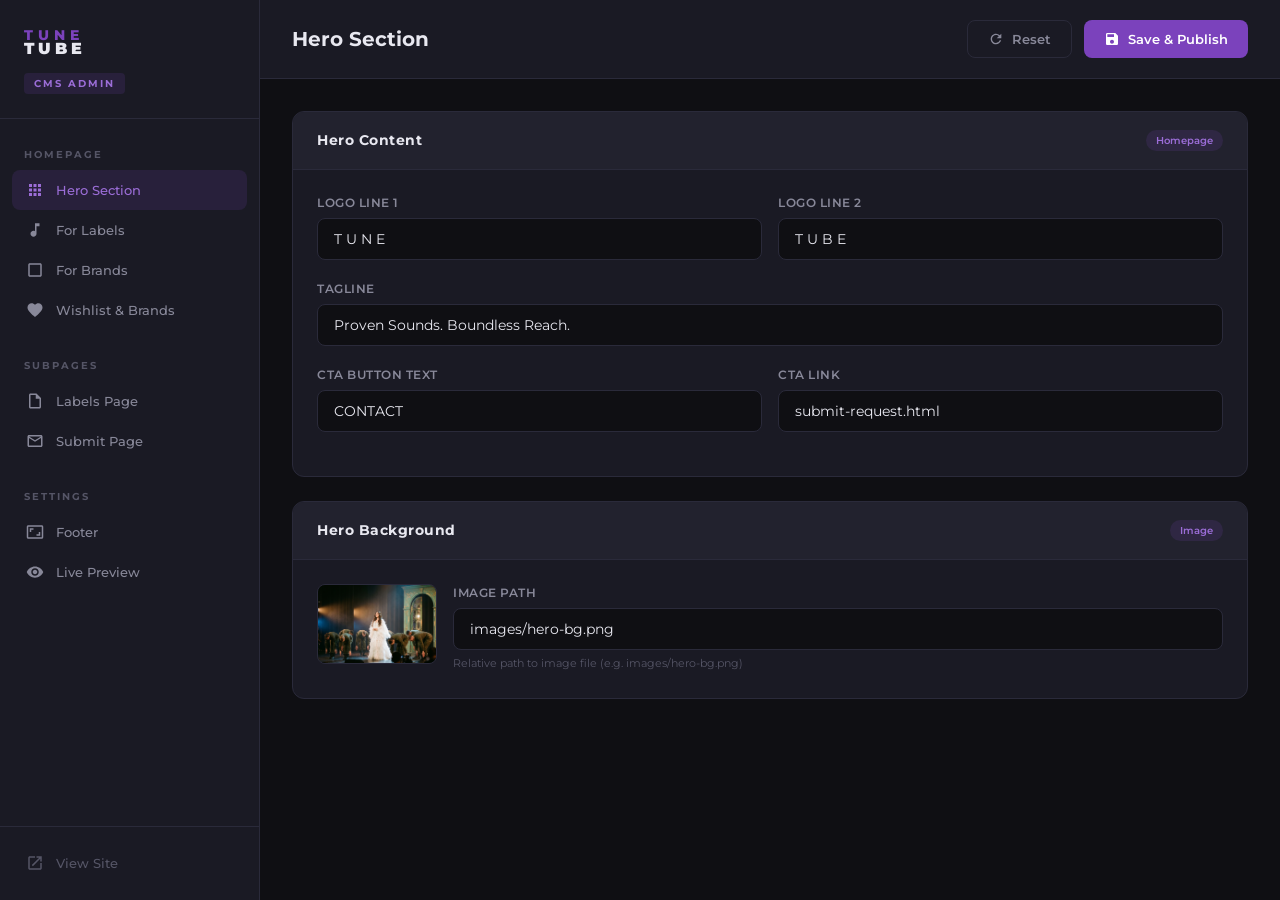
==== admin.html @ 9cfd0238 "🎵 TuneTube - Premium Music Licensing Platform - Homepage: Hero, For Labels, For Brands, Brand Wall s" ====
<!DOCTYPE html>
<html lang="en">
<head>
    <meta charset="UTF-8">
    <meta name="viewport" content="width=device-width, initial-scale=1.0">
    <title>TuneTube Admin | Content Manager</title>
    <link rel="preconnect" href="https://fonts.googleapis.com">
    <link rel="preconnect" href="https://fonts.gstatic.com" crossorigin>
    <link href="https://fonts.googleapis.com/css2?family=Montserrat:wght@300;400;500;600;700;800;900&display=swap" rel="stylesheet">
    <link rel="stylesheet" href="admin.css">
</head>
<body>
    <div class="admin-layout">
        <!-- Sidebar Overlay (mobile) -->
        <div class="sidebar-overlay" id="sidebar-overlay"></div>

        <!-- Sidebar -->
        <aside class="admin-sidebar" id="admin-sidebar">
            <div class="sidebar-header">
                <div class="sidebar-logo">
                    <span class="sidebar-logo-tune">TUNE</span>
                    <span class="sidebar-logo-tube">TUBE</span>
                </div>
                <span class="sidebar-badge">CMS ADMIN</span>
            </div>

            <nav class="sidebar-nav">
                <div class="sidebar-label">Homepage</div>
                <button class="sidebar-link active" data-section="hero-panel" id="nav-hero">
                    <svg viewBox="0 0 24 24" fill="currentColor"><path d="M4 8h4V4H4v4zm6 12h4v-4h-4v4zm-6 0h4v-4H4v4zm0-6h4v-4H4v4zm6 0h4v-4h-4v4zm6-10v4h4V4h-4zm-6 4h4V4h-4v4zm6 6h4v-4h-4v4zm0 6h4v-4h-4v4z"/></svg>
                    Hero Section
                </button>
                <button class="sidebar-link" data-section="labels-panel" id="nav-for-labels">
                    <svg viewBox="0 0 24 24" fill="currentColor"><path d="M12 3v10.55c-.59-.34-1.27-.55-2-.55-2.21 0-4 1.79-4 4s1.79 4 4 4 4-1.79 4-4V7h4V3h-6z"/></svg>
                    For Labels
                </button>
                <button class="sidebar-link" data-section="brands-panel" id="nav-for-brands">
                    <svg viewBox="0 0 24 24" fill="currentColor"><path d="M19 3H5c-1.1 0-2 .9-2 2v14c0 1.1.9 2 2 2h14c1.1 0 2-.9 2-2V5c0-1.1-.9-2-2-2zm0 16H5V5h14v14z"/></svg>
                    For Brands
                </button>
                <button class="sidebar-link" data-section="wishlist-panel" id="nav-wishlist">
                    <svg viewBox="0 0 24 24" fill="currentColor"><path d="M12 21.35l-1.45-1.32C5.4 15.36 2 12.28 2 8.5 2 5.42 4.42 3 7.5 3c1.74 0 3.41.81 4.5 2.09C13.09 3.81 14.76 3 16.5 3 19.58 3 22 5.42 22 8.5c0 3.78-3.4 6.86-8.55 11.54L12 21.35z"/></svg>
                    Wishlist & Brands
                </button>

                <div class="sidebar-label" style="margin-top:16px">Subpages</div>
                <button class="sidebar-link" data-section="labelspage-panel" id="nav-labels-page">
                    <svg viewBox="0 0 24 24" fill="currentColor"><path d="M14 2H6c-1.1 0-2 .9-2 2v16c0 1.1.9 2 2 2h12c1.1 0 2-.9 2-2V8l-6-6zm4 18H6V4h7v5h5v11z"/></svg>
                    Labels Page
                </button>
                <button class="sidebar-link" data-section="submitpage-panel" id="nav-submit-page">
                    <svg viewBox="0 0 24 24" fill="currentColor"><path d="M20 4H4c-1.1 0-2 .9-2 2v12c0 1.1.9 2 2 2h16c1.1 0 2-.9 2-2V6c0-1.1-.9-2-2-2zm0 14H4V8l8 5 8-5v10zm-8-7L4 6h16l-8 5z"/></svg>
                    Submit Page
                </button>

                <div class="sidebar-label" style="margin-top:16px">Settings</div>
                <button class="sidebar-link" data-section="footer-panel" id="nav-footer">
                    <svg viewBox="0 0 24 24" fill="currentColor"><path d="M19 12h-2v3h-3v2h5v-5zM7 9h3V7H5v5h2V9zm14-6H3c-1.1 0-2 .9-2 2v14c0 1.1.9 2 2 2h18c1.1 0 2-.9 2-2V5c0-1.1-.9-2-2-2zm0 16.01H3V4.99h18v14.02z"/></svg>
                    Footer
                </button>
                <button class="sidebar-link" data-section="preview-panel" id="nav-preview">
                    <svg viewBox="0 0 24 24" fill="currentColor"><path d="M12 4.5C7 4.5 2.73 7.61 1 12c1.73 4.39 6 7.5 11 7.5s9.27-3.11 11-7.5c-1.73-4.39-6-7.5-11-7.5zM12 17c-2.76 0-5-2.24-5-5s2.24-5 5-5 5 2.24 5 5-2.24 5-5 5zm0-8c-1.66 0-3 1.34-3 3s1.34 3 3 3 3-1.34 3-3-1.34-3-3-3z"/></svg>
                    Live Preview
                </button>
            </nav>

            <div class="sidebar-footer">
                <a href="index.html" class="sidebar-link" target="_blank">
                    <svg viewBox="0 0 24 24" fill="currentColor"><path d="M19 19H5V5h7V3H5c-1.1 0-2 .9-2 2v14c0 1.1.9 2 2 2h14c1.1 0 2-.9 2-2v-7h-2v7zM14 3v2h3.59l-9.83 9.83 1.41 1.41L19 6.41V10h2V3h-7z"/></svg>
                    View Site
                </a>
            </div>
        </aside>

        <!-- Main Content -->
        <main class="admin-main">
            <!-- Top Bar -->
            <div class="admin-topbar">
                <div style="display:flex;align-items:center;gap:12px">
                    <button class="sidebar-toggle" id="sidebar-toggle">
                        <svg width="24" height="24" viewBox="0 0 24 24" fill="currentColor"><path d="M3 18h18v-2H3v2zm0-5h18v-2H3v2zm0-7v2h18V6H3z"/></svg>
                    </button>
                    <h1 class="topbar-title" id="topbar-title">Hero Section</h1>
                </div>
                <div class="topbar-actions">
                    <button class="btn-admin btn-admin-outline" id="btn-reset" title="Reset to defaults">
                        <svg width="16" height="16" viewBox="0 0 24 24" fill="currentColor"><path d="M17.65 6.35A7.958 7.958 0 0012 4c-4.42 0-7.99 3.58-7.99 8s3.57 8 7.99 8c3.73 0 6.84-2.55 7.73-6h-2.08A5.99 5.99 0 0112 18c-3.31 0-6-2.69-6-6s2.69-6 6-6c1.66 0 3.14.69 4.22 1.78L13 11h7V4l-2.35 2.35z"/></svg>
                        Reset
                    </button>
                    <button class="btn-admin btn-admin-primary" id="btn-save">
                        <svg width="16" height="16" viewBox="0 0 24 24" fill="currentColor"><path d="M17 3H5c-1.11 0-2 .9-2 2v14c0 1.1.89 2 2 2h14c1.1 0 2-.9 2-2V7l-4-4zm-5 16c-1.66 0-3-1.34-3-3s1.34-3 3-3 3 1.34 3 3-1.34 3-3 3zm3-10H5V5h10v4z"/></svg>
                        Save & Publish
                    </button>
                </div>
            </div>

            <div class="admin-content">
                <!-- HERO PANEL -->
                <div class="section-panel active" id="hero-panel">
                    <div class="panel-card">
                        <div class="panel-card-header">
                            <span class="panel-card-title">Hero Content</span>
                            <span class="panel-card-badge">Homepage</span>
                        </div>
                        <div class="panel-card-body">
                            <div class="field-row">
                                <div class="field-group">
                                    <label class="field-label">Logo Line 1</label>
                                    <input type="text" class="field-input" id="hero-logo1" data-path="hero.logoLine1">
                                </div>
                                <div class="field-group">
                                    <label class="field-label">Logo Line 2</label>
                                    <input type="text" class="field-input" id="hero-logo2" data-path="hero.logoLine2">
                                </div>
                            </div>
                            <div class="field-group">
                                <label class="field-label">Tagline</label>
                                <input type="text" class="field-input" id="hero-tagline" data-path="hero.tagline">
                            </div>
                            <div class="field-row">
                                <div class="field-group">
                                    <label class="field-label">CTA Button Text</label>
                                    <input type="text" class="field-input" id="hero-cta" data-path="hero.ctaText">
                                </div>
                                <div class="field-group">
                                    <label class="field-label">CTA Link</label>
                                    <input type="text" class="field-input" id="hero-cta-link" data-path="hero.ctaLink">
                                </div>
                            </div>
                        </div>
                    </div>
                    <div class="panel-card">
                        <div class="panel-card-header">
                            <span class="panel-card-title">Hero Background</span>
                            <span class="panel-card-badge">Image</span>
                        </div>
                        <div class="panel-card-body">
                            <div class="field-image-group">
                                <div class="image-preview" id="hero-bg-preview">
                                    <img src="" alt="Preview" id="hero-bg-preview-img">
                                </div>
                                <div class="image-field-controls">
                                    <div class="field-group">
                                        <label class="field-label">Image Path</label>
                                        <input type="text" class="field-input" id="hero-bg-path" data-path="hero.backgroundImage">
                                        <span class="field-hint">Relative path to image file (e.g. images/hero-bg.png)</span>
                                    </div>
                                </div>
                            </div>
                        </div>
                    </div>
                </div>

                <!-- FOR LABELS PANEL -->
                <div class="section-panel" id="labels-panel">
                    <div class="panel-card">
                        <div class="panel-card-header">
                            <span class="panel-card-title">For Labels Section</span>
                            <span class="panel-card-badge">Homepage</span>
                        </div>
                        <div class="panel-card-body">
                            <div class="field-group">
                                <label class="field-label">Section Title</label>
                                <input type="text" class="field-input" data-path="forLabels.title">
                            </div>
                            <div class="field-group">
                                <label class="field-label">Description</label>
                                <textarea class="field-input" rows="3" data-path="forLabels.description"></textarea>
                            </div>
                            <div class="field-row">
                                <div class="field-group">
                                    <label class="field-label">Button Text</label>
                                    <input type="text" class="field-input" data-path="forLabels.ctaText">
                                </div>
                                <div class="field-group">
                                    <label class="field-label">Button Link</label>
                                    <input type="text" class="field-input" data-path="forLabels.ctaLink">
                                </div>
                            </div>
                        </div>
                    </div>
                    <div class="panel-card">
                        <div class="panel-card-header">
                            <span class="panel-card-title">Artist Collage Image</span>
                            <span class="panel-card-badge">Image</span>
                        </div>
                        <div class="panel-card-body">
                            <div class="field-image-group">
                                <div class="image-preview" id="labels-img-preview">
                                    <img src="" alt="Preview">
                                </div>
                                <div class="image-field-controls">
                                    <div class="field-group">
                                        <label class="field-label">Image Path</label>
                                        <input type="text" class="field-input" data-path="forLabels.image">
                                    </div>
                                </div>
                            </div>
                        </div>
                    </div>
                    <div class="panel-card">
                        <div class="panel-card-header">
                            <span class="panel-card-title">Spotify Embed</span>
                            <span class="panel-card-badge">Widget</span>
                        </div>
                        <div class="panel-card-body">
                            <div class="field-group">
                                <label class="field-label">Spotify Embed URL</label>
                                <input type="text" class="field-input" data-path="forLabels.spotifyEmbed">
                                <span class="field-hint">Paste Spotify embed URL (e.g. https://open.spotify.com/embed/playlist/...)</span>
                            </div>
                        </div>
                    </div>
                </div>

                <!-- FOR BRANDS PANEL -->
                <div class="section-panel" id="brands-panel">
                    <div class="panel-card">
                        <div class="panel-card-header">
                            <span class="panel-card-title">For Brands Section</span>
                            <span class="panel-card-badge">Homepage</span>
                        </div>
                        <div class="panel-card-body">
                            <div class="field-group">
                                <label class="field-label">Section Title</label>
                                <input type="text" class="field-input" data-path="forBrands.title">
                            </div>
                            <div class="field-group">
                                <label class="field-label">Description</label>
                                <textarea class="field-input" rows="3" data-path="forBrands.description"></textarea>
                            </div>
                            <div class="field-row">
                                <div class="field-group">
                                    <label class="field-label">Button Text</label>
                                    <input type="text" class="field-input" data-path="forBrands.ctaText">
                                </div>
                                <div class="field-group">
                                    <label class="field-label">Button Link</label>
                                    <input type="text" class="field-input" data-path="forBrands.ctaLink">
                                </div>
                            </div>
                        </div>
                    </div>
                    <div class="panel-card">
                        <div class="panel-card-header">
                            <span class="panel-card-title">Brands Collage Image</span>
                            <span class="panel-card-badge">Image</span>
                        </div>
                        <div class="panel-card-body">
                            <div class="field-image-group">
                                <div class="image-preview" id="brands-img-preview">
                                    <img src="" alt="Preview">
                                </div>
                                <div class="image-field-controls">
                                    <div class="field-group">
                                        <label class="field-label">Image Path</label>
                                        <input type="text" class="field-input" data-path="forBrands.image">
                                    </div>
                                </div>
                            </div>
                        </div>
                    </div>
                </div>

                <!-- WISHLIST & BRAND WALL PANEL -->
                <div class="section-panel" id="wishlist-panel">
                    <div class="panel-card">
                        <div class="panel-card-header">
                            <span class="panel-card-title">Wishlist Section</span>
                            <span class="panel-card-badge">Homepage</span>
                        </div>
                        <div class="panel-card-body">
                            <div class="field-group">
                                <label class="field-label">Title</label>
                                <textarea class="field-input" rows="2" data-path="wishlist.title"></textarea>
                            </div>
                            <div class="field-row">
                                <div class="field-group">
                                    <label class="field-label">Button Text</label>
                                    <input type="text" class="field-input" data-path="wishlist.ctaText">
                                </div>
                                <div class="field-group">
                                    <label class="field-label">Button Link</label>
                                    <input type="text" class="field-input" data-path="wishlist.ctaLink">
                                </div>
                            </div>
                        </div>
                    </div>
                    <div class="panel-card">
                        <div class="panel-card-header">
                            <span class="panel-card-title">Brand Wall Cards</span>
                            <span class="panel-card-badge" id="brand-count-badge">5 brands</span>
                        </div>
                        <div class="panel-card-body">
                            <div class="brand-list" id="brand-list">
                                <!-- Brands rendered dynamically -->
                            </div>
                            <button class="btn-add-brand" id="btn-add-brand" style="margin-top:12px">
                                <svg width="16" height="16" viewBox="0 0 24 24" fill="currentColor"><path d="M19 13h-6v6h-2v-6H5v-2h6V5h2v6h6v2z"/></svg>
                                Add Brand
                            </button>
                        </div>
                    </div>
                </div>

                <!-- LABELS PAGE PANEL -->
                <div class="section-panel" id="labelspage-panel">
                    <div class="panel-card">
                        <div class="panel-card-header">
                            <span class="panel-card-title">Labels Page Hero</span>
                            <span class="panel-card-badge">For Labels Page</span>
                        </div>
                        <div class="panel-card-body">
                            <div class="field-group">
                                <label class="field-label">Hero Title</label>
                                <textarea class="field-input" rows="2" data-path="labelsPage.heroTitle"></textarea>
                            </div>
                            <div class="field-row">
                                <div class="field-group">
                                    <label class="field-label">CTA Button Text</label>
                                    <input type="text" class="field-input" data-path="labelsPage.ctaText">
                                </div>
                                <div class="field-group">
                                    <label class="field-label">CTA Link</label>
                                    <input type="text" class="field-input" data-path="labelsPage.ctaLink">
                                </div>
                            </div>
                        </div>
                    </div>
                    <div class="panel-card">
                        <div class="panel-card-header">
                            <span class="panel-card-title">Background Image</span>
                            <span class="panel-card-badge">Image</span>
                        </div>
                        <div class="panel-card-body">
                            <div class="field-image-group">
                                <div class="image-preview" id="labelspage-bg-preview">
                                    <img src="" alt="Preview">
                                </div>
                                <div class="image-field-controls">
                                    <div class="field-group">
                                        <label class="field-label">Image Path</label>
                                        <input type="text" class="field-input" data-path="labelsPage.backgroundImage">
                                    </div>
                                </div>
                            </div>
                        </div>
                    </div>
                    <div class="panel-card">
                        <div class="panel-card-header">
                            <span class="panel-card-title">Benefits Cards</span>
                            <span class="panel-card-badge">3 benefits</span>
                        </div>
                        <div class="panel-card-body">
                            <div class="benefits-list" id="benefits-list">
                                <!-- Benefits rendered dynamically -->
                            </div>
                        </div>
                    </div>
                </div>

                <!-- SUBMIT PAGE PANEL -->
                <div class="section-panel" id="submitpage-panel">
                    <div class="panel-card">
                        <div class="panel-card-header">
                            <span class="panel-card-title">Submit Request Page</span>
                            <span class="panel-card-badge">Contact Page</span>
                        </div>
                        <div class="panel-card-body">
                            <div class="field-group">
                                <label class="field-label">Page Title</label>
                                <input type="text" class="field-input" data-path="submitPage.title">
                            </div>
                            <div class="field-group">
                                <label class="field-label">Subtitle</label>
                                <input type="text" class="field-input" data-path="submitPage.subtitle">
                            </div>
                            <div class="field-group">
                                <label class="field-label">Submit Button Text</label>
                                <input type="text" class="field-input" data-path="submitPage.submitBtnText">
                            </div>
                        </div>
                    </div>
                    <div class="panel-card">
                        <div class="panel-card-header">
                            <span class="panel-card-title">Background Image</span>
                            <span class="panel-card-badge">Image</span>
                        </div>
                        <div class="panel-card-body">
                            <div class="field-image-group">
                                <div class="image-preview" id="submitpage-bg-preview">
                                    <img src="" alt="Preview">
                                </div>
                                <div class="image-field-controls">
                                    <div class="field-group">
                                        <label class="field-label">Image Path</label>
                                        <input type="text" class="field-input" data-path="submitPage.backgroundImage">
                                    </div>
                                </div>
                            </div>
                        </div>
                    </div>
                </div>

                <!-- FOOTER PANEL -->
                <div class="section-panel" id="footer-panel">
                    <div class="panel-card">
                        <div class="panel-card-header">
                            <span class="panel-card-title">Footer Content</span>
                            <span class="panel-card-badge">Global</span>
                        </div>
                        <div class="panel-card-body">
                            <div class="field-group">
                                <label class="field-label">Copyright Text</label>
                                <input type="text" class="field-input" data-path="footer.copyright">
                            </div>
                        </div>
                    </div>
                </div>

                <!-- PREVIEW PANEL -->
                <div class="section-panel" id="preview-panel">
                    <div class="panel-card">
                        <div class="panel-card-header">
                            <span class="panel-card-title">Live Preview</span>
                            <span class="panel-card-badge">Read-only</span>
                        </div>
                        <div class="panel-card-body" style="padding:0">
                            <iframe src="index.html" class="preview-frame" id="preview-iframe"></iframe>
                        </div>
                    </div>
                </div>
            </div>
        </main>
    </div>

    <!-- Toast -->
    <div class="toast" id="toast"></div>

    <script>
    /* ============================================
       TuneTube Admin Panel - Controller Logic
       ============================================ */
    (function() {
        const STORAGE_KEY = 'tunetube_cms_content';
        let content = null;

        // === Init ===
        async function init() {
            await loadContent();
            populateFields();
            renderBrandWall();
            renderBenefits();
            setupNavigation();
            setupImagePreviews();
            setupSave();
            setupReset();
            setupMobileSidebar();
        }

        // === Load Content ===
        async function loadContent() {
            const saved = localStorage.getItem(STORAGE_KEY);
            if (saved) {
                try {
                    content = JSON.parse(saved);
                    return;
                } catch(e) {}
            }
            try {
                const res = await fetch('content.json?t=' + Date.now());
                content = await res.json();
            } catch(e) {
                showToast('Failed to load content', 'error');
            }
        }

        // === Populate all text/textarea fields ===
        function populateFields() {
            if (!content) return;
            document.querySelectorAll('[data-path]').forEach(el => {
                const val = getNestedValue(content, el.dataset.path);
                if (val !== undefined) {
                    el.value = val;
                }
            });
            updateImagePreviews();
        }

        // === Collect all field values back into content ===
        function collectFields() {
            document.querySelectorAll('[data-path]').forEach(el => {
                setNestedValue(content, el.dataset.path, el.value);
            });
            // Brands & benefits are managed separately
            collectBrands();
            collectBenefits();
        }

        // === Navigation ===
        function setupNavigation() {
            const links = document.querySelectorAll('.sidebar-link[data-section]');
            const panels = document.querySelectorAll('.section-panel');
            const title = document.getElementById('topbar-title');

            links.forEach(link => {
                link.addEventListener('click', () => {
                    const sectionId = link.dataset.section;

                    links.forEach(l => l.classList.remove('active'));
                    link.classList.add('active');

                    panels.forEach(p => p.classList.remove('active'));
                    const target = document.getElementById(sectionId);
                    if (target) target.classList.add('active');

                    title.textContent = link.textContent.trim();

                    // Refresh preview if going to preview panel
                    if (sectionId === 'preview-panel') {
                        const iframe = document.getElementById('preview-iframe');
                        iframe.src = iframe.src;
                    }

                    // Close mobile sidebar
                    closeMobileSidebar();
                });
            });
        }

        // === Save ===
        function setupSave() {
            document.getElementById('btn-save').addEventListener('click', () => {
                collectFields();
                localStorage.setItem(STORAGE_KEY, JSON.stringify(content));
                showToast('✓ Content saved & published!', 'success');

                // Refresh preview
                const iframe = document.getElementById('preview-iframe');
                if (iframe) iframe.src = iframe.src;
            });
        }

        // === Reset ===
        function setupReset() {
            document.getElementById('btn-reset').addEventListener('click', async () => {
                if (!confirm('Reset all content to defaults? This will undo all your changes.')) return;
                localStorage.removeItem(STORAGE_KEY);
                try {
                    const res = await fetch('content.json?t=' + Date.now());
                    content = await res.json();
                    populateFields();
                    renderBrandWall();
                    renderBenefits();
                    showToast('Content reset to defaults', 'info');
                } catch(e) {
                    showToast('Reset failed', 'error');
                }
            });
        }

        // === Brand Wall ===
        function renderBrandWall() {
            const list = document.getElementById('brand-list');
            const badge = document.getElementById('brand-count-badge');
            if (!list || !content.brandWall) return;

            list.innerHTML = '';
            content.brandWall.forEach((brand, i) => {
                const item = document.createElement('div');
                item.className = 'brand-item';
                item.dataset.index = i;
                item.innerHTML = `
                    <div class="brand-item-preview">
                        <img src="${escapeHtml(brand.image)}" alt="${escapeHtml(brand.name)}" onerror="this.style.display='none'">
                    </div>
                    <div class="brand-item-fields">
                        <input type="text" class="field-input brand-name" value="${escapeHtml(brand.name)}" placeholder="Brand name">
                        <input type="text" class="field-input brand-image" value="${escapeHtml(brand.image)}" placeholder="Image path">
                    </div>
                    <button class="brand-item-remove" title="Remove brand">
                        <svg width="18" height="18" viewBox="0 0 24 24" fill="currentColor"><path d="M6 19c0 1.1.9 2 2 2h8c1.1 0 2-.9 2-2V7H6v12zM19 4h-3.5l-1-1h-5l-1 1H5v2h14V4z"/></svg>
                    </button>
                `;
                list.appendChild(item);

                // Image preview update on blur
                const imgInput = item.querySelector('.brand-image');
                const imgPreview = item.querySelector('.brand-item-preview img');
                imgInput.addEventListener('input', () => {
                    imgPreview.src = imgInput.value;
                    imgPreview.style.display = '';
                });

                // Remove handler
                item.querySelector('.brand-item-remove').addEventListener('click', () => {
                    content.brandWall.splice(i, 1);
                    renderBrandWall();
                });
            });

            badge.textContent = content.brandWall.length + ' brands';
        }

        function collectBrands() {
            const items = document.querySelectorAll('.brand-item');
            content.brandWall = [];
            items.forEach(item => {
                content.brandWall.push({
                    name: item.querySelector('.brand-name').value,
                    image: item.querySelector('.brand-image').value
                });
            });
        }

        // Add brand
        document.getElementById('btn-add-brand').addEventListener('click', () => {
            content.brandWall.push({ name: 'New Brand', image: 'images/brand-new.png' });
            renderBrandWall();
        });

        // === Benefits ===
        function renderBenefits() {
            const list = document.getElementById('benefits-list');
            if (!list || !content.labelsPage || !content.labelsPage.benefits) return;

            list.innerHTML = '';
            content.labelsPage.benefits.forEach((benefit, i) => {
                const item = document.createElement('div');
                item.className = 'benefit-item';
                item.innerHTML = `
                    <div class="benefit-item-header">
                        <span class="benefit-item-number">Benefit #${i + 1}</span>
                    </div>
                    <div class="field-group">
                        <label class="field-label">Title</label>
                        <input type="text" class="field-input benefit-title" value="${escapeHtml(benefit.title)}">
                    </div>
                    <div class="field-group">
                        <label class="field-label">Description</label>
                        <textarea class="field-input benefit-desc" rows="2">${escapeHtml(benefit.description)}</textarea>
                    </div>
                `;
                list.appendChild(item);
            });
        }

        function collectBenefits() {
            const items = document.querySelectorAll('.benefit-item');
            if (!content.labelsPage) return;
            content.labelsPage.benefits = [];
            items.forEach(item => {
                content.labelsPage.benefits.push({
                    title: item.querySelector('.benefit-title').value,
                    description: item.querySelector('.benefit-desc').value
                });
            });
        }

        // === Image Previews ===
        function setupImagePreviews() {
            document.querySelectorAll('[data-path]').forEach(el => {
                const path = el.dataset.path;
                if (path.includes('Image') || path.includes('image') || path.includes('bg')) {
                    el.addEventListener('input', updateImagePreviews);
                }
            });
        }

        function updateImagePreviews() {
            const mappings = [
                { field: 'hero.backgroundImage', preview: '#hero-bg-preview img' },
                { field: 'forLabels.image', preview: '#labels-img-preview img' },
                { field: 'forBrands.image', preview: '#brands-img-preview img' },
                { field: 'labelsPage.backgroundImage', preview: '#labelspage-bg-preview img' },
                { field: 'submitPage.backgroundImage', preview: '#submitpage-bg-preview img' },
            ];

            mappings.forEach(m => {
                const input = document.querySelector(`[data-path="${m.field}"]`);
                const preview = document.querySelector(m.preview);
                if (input && preview) {
                    preview.src = input.value || '';
                }
            });
        }

        // === Mobile Sidebar ===
        function setupMobileSidebar() {
            const toggle = document.getElementById('sidebar-toggle');
            const overlay = document.getElementById('sidebar-overlay');

            toggle.addEventListener('click', () => {
                document.getElementById('admin-sidebar').classList.toggle('open');
                overlay.classList.toggle('active');
            });

            overlay.addEventListener('click', closeMobileSidebar);
        }

        function closeMobileSidebar() {
            document.getElementById('admin-sidebar').classList.remove('open');
            document.getElementById('sidebar-overlay').classList.remove('active');
        }

        // === Toast ===
        function showToast(msg, type = 'info') {
            const toast = document.getElementById('toast');
            toast.textContent = msg;
            toast.className = `toast toast-${type} show`;
            setTimeout(() => toast.classList.remove('show'), 3000);
        }

        // === Utility ===
        function getNestedValue(obj, path) {
            return path.split('.').reduce((o, k) => o && o[k], obj);
        }

        function setNestedValue(obj, path, value) {
            const keys = path.split('.');
            const last = keys.pop();
            const target = keys.reduce((o, k) => {
                if (!o[k]) o[k] = {};
                return o[k];
            }, obj);
            target[last] = value;
        }

        function escapeHtml(str) {
            if (!str) return '';
            const div = document.createElement('div');
            div.textContent = str;
            return div.innerHTML;
        }

        // === Start ===
        document.addEventListener('DOMContentLoaded', init);
    })();
    </script>
</body>
</html>
---- admin.css ----
/* ============================================
   TuneTube Admin Panel - Premium Dashboard CSS
   ============================================ */

*, *::before, *::after {
    margin: 0;
    padding: 0;
    box-sizing: border-box;
}

:root {
    --admin-bg: #0f0f13;
    --admin-surface: #1a1a24;
    --admin-surface-2: #22222e;
    --admin-border: #2a2a3a;
    --admin-purple: #7B42BC;
    --admin-purple-dark: #5A2DB8;
    --admin-purple-light: #9B6DD7;
    --admin-purple-glow: rgba(123, 66, 188, 0.3);
    --admin-text: #e8e8f0;
    --admin-text-dim: #888899;
    --admin-text-muted: #555566;
    --admin-success: #2ecc71;
    --admin-danger: #e74c3c;
    --admin-warning: #f39c12;
    --admin-radius: 12px;
    --admin-radius-sm: 8px;
    --font: 'Montserrat', system-ui, sans-serif;
}

body {
    font-family: var(--font);
    background: var(--admin-bg);
    color: var(--admin-text);
    line-height: 1.5;
    min-height: 100vh;
}

/* === Admin Layout === */
.admin-layout {
    display: flex;
    min-height: 100vh;
}

/* === Sidebar === */
.admin-sidebar {
    width: 260px;
    background: var(--admin-surface);
    border-right: 1px solid var(--admin-border);
    display: flex;
    flex-direction: column;
    position: fixed;
    top: 0;
    bottom: 0;
    left: 0;
    z-index: 100;
    transition: transform 0.3s ease;
}

.sidebar-header {
    padding: 28px 24px 24px;
    border-bottom: 1px solid var(--admin-border);
}

.sidebar-logo {
    display: flex;
    flex-direction: column;
    line-height: 1;
    margin-bottom: 8px;
}

.sidebar-logo-tune {
    font-size: 14px;
    font-weight: 800;
    color: var(--admin-purple);
    letter-spacing: 5px;
}

.sidebar-logo-tube {
    font-size: 16px;
    font-weight: 900;
    color: var(--admin-text);
    letter-spacing: 4px;
    margin-top: -1px;
}

.sidebar-badge {
    display: inline-block;
    padding: 3px 10px;
    background: rgba(123, 66, 188, 0.15);
    color: var(--admin-purple-light);
    font-size: 10px;
    font-weight: 700;
    letter-spacing: 2px;
    border-radius: 4px;
    margin-top: 8px;
}

/* Sidebar Nav */
.sidebar-nav {
    padding: 16px 12px;
    flex: 1;
    overflow-y: auto;
}

.sidebar-label {
    font-size: 10px;
    font-weight: 700;
    color: var(--admin-text-muted);
    letter-spacing: 2px;
    text-transform: uppercase;
    padding: 12px 12px 8px;
}

.sidebar-link {
    display: flex;
    align-items: center;
    gap: 12px;
    padding: 11px 14px;
    border-radius: var(--admin-radius-sm);
    color: var(--admin-text-dim);
    text-decoration: none;
    font-size: 13px;
    font-weight: 500;
    transition: all 0.2s ease;
    cursor: pointer;
    border: none;
    background: none;
    width: 100%;
    text-align: left;
    font-family: var(--font);
}

.sidebar-link:hover {
    background: rgba(123, 66, 188, 0.08);
    color: var(--admin-text);
}

.sidebar-link.active {
    background: rgba(123, 66, 188, 0.15);
    color: var(--admin-purple-light);
}

.sidebar-link svg {
    width: 18px;
    height: 18px;
    flex-shrink: 0;
}

/* Sidebar Footer */
.sidebar-footer {
    padding: 16px 12px;
    border-top: 1px solid var(--admin-border);
}

.sidebar-footer .sidebar-link {
    color: var(--admin-text-muted);
}

.sidebar-footer .sidebar-link:hover {
    color: var(--admin-danger);
    background: rgba(231, 76, 60, 0.08);
}

/* === Main Content === */
.admin-main {
    flex: 1;
    margin-left: 260px;
    padding: 0;
    min-height: 100vh;
}

/* Top Bar */
.admin-topbar {
    display: flex;
    align-items: center;
    justify-content: space-between;
    padding: 20px 32px;
    border-bottom: 1px solid var(--admin-border);
    background: var(--admin-surface);
    position: sticky;
    top: 0;
    z-index: 50;
}

.topbar-title {
    font-size: 20px;
    font-weight: 700;
    color: var(--admin-text);
}

.topbar-actions {
    display: flex;
    gap: 12px;
}

.btn-admin {
    display: inline-flex;
    align-items: center;
    gap: 8px;
    padding: 10px 20px;
    border: none;
    border-radius: var(--admin-radius-sm);
    font-family: var(--font);
    font-size: 13px;
    font-weight: 600;
    cursor: pointer;
    transition: all 0.3s ease;
}

.btn-admin-primary {
    background: var(--admin-purple);
    color: white;
}

.btn-admin-primary:hover {
    background: var(--admin-purple-dark);
    box-shadow: 0 4px 15px var(--admin-purple-glow);
}

.btn-admin-outline {
    background: transparent;
    color: var(--admin-text-dim);
    border: 1px solid var(--admin-border);
}

.btn-admin-outline:hover {
    border-color: var(--admin-text-dim);
    color: var(--admin-text);
}

.btn-admin-danger {
    background: transparent;
    color: var(--admin-danger);
    border: 1px solid rgba(231, 76, 60, 0.3);
}

.btn-admin-danger:hover {
    background: rgba(231, 76, 60, 0.1);
}

.btn-admin-success {
    background: var(--admin-success);
    color: white;
}

.btn-admin-success:hover {
    box-shadow: 0 4px 15px rgba(46, 204, 113, 0.3);
}

/* === Content Area === */
.admin-content {
    padding: 32px;
}

/* Section Panels */
.section-panel {
    display: none;
    animation: panelFadeIn 0.4s ease;
}

.section-panel.active {
    display: block;
}

@keyframes panelFadeIn {
    from { opacity: 0; transform: translateY(10px); }
    to { opacity: 1; transform: translateY(0); }
}

.panel-card {
    background: var(--admin-surface);
    border: 1px solid var(--admin-border);
    border-radius: var(--admin-radius);
    margin-bottom: 24px;
    overflow: hidden;
}

.panel-card-header {
    display: flex;
    align-items: center;
    justify-content: space-between;
    padding: 18px 24px;
    border-bottom: 1px solid var(--admin-border);
    background: var(--admin-surface-2);
}

.panel-card-title {
    font-size: 14px;
    font-weight: 700;
    color: var(--admin-text);
    letter-spacing: 0.5px;
}

.panel-card-badge {
    font-size: 10px;
    font-weight: 600;
    padding: 3px 10px;
    border-radius: 20px;
    background: rgba(123, 66, 188, 0.15);
    color: var(--admin-purple-light);
}

.panel-card-body {
    padding: 24px;
}

/* Form Fields */
.field-group {
    margin-bottom: 20px;
}

.field-group:last-child {
    margin-bottom: 0;
}

.field-label {
    display: block;
    font-size: 12px;
    font-weight: 600;
    color: var(--admin-text-dim);
    margin-bottom: 6px;
    letter-spacing: 0.5px;
    text-transform: uppercase;
}

.field-input {
    width: 100%;
    padding: 11px 16px;
    background: var(--admin-bg);
    border: 1px solid var(--admin-border);
    border-radius: var(--admin-radius-sm);
    color: var(--admin-text);
    font-family: var(--font);
    font-size: 14px;
    transition: all 0.3s ease;
    outline: none;
}

.field-input:focus {
    border-color: var(--admin-purple);
    box-shadow: 0 0 0 3px var(--admin-purple-glow);
}

.field-input::placeholder {
    color: var(--admin-text-muted);
}

textarea.field-input {
    resize: vertical;
    min-height: 80px;
    line-height: 1.6;
}

.field-hint {
    font-size: 11px;
    color: var(--admin-text-muted);
    margin-top: 4px;
}

/* Image Upload */
.field-image-group {
    display: flex;
    gap: 16px;
    align-items: flex-start;
}

.image-preview {
    width: 120px;
    height: 80px;
    border-radius: var(--admin-radius-sm);
    overflow: hidden;
    border: 1px solid var(--admin-border);
    background: var(--admin-bg);
    flex-shrink: 0;
}

.image-preview img {
    width: 100%;
    height: 100%;
    object-fit: cover;
}

.image-field-controls {
    flex: 1;
}

/* Field Grid */
.field-row {
    display: grid;
    grid-template-columns: 1fr 1fr;
    gap: 16px;
}

/* Brand Wall Editor */
.brand-list {
    display: flex;
    flex-direction: column;
    gap: 12px;
}

.brand-item {
    display: flex;
    align-items: center;
    gap: 12px;
    padding: 12px 16px;
    background: var(--admin-bg);
    border: 1px solid var(--admin-border);
    border-radius: var(--admin-radius-sm);
    transition: all 0.2s ease;
}

.brand-item:hover {
    border-color: var(--admin-purple);
}

.brand-item-preview {
    width: 50px;
    height: 50px;
    border-radius: 6px;
    overflow: hidden;
    flex-shrink: 0;
    background: var(--admin-surface-2);
}

.brand-item-preview img {
    width: 100%;
    height: 100%;
    object-fit: cover;
}

.brand-item-fields {
    flex: 1;
    display: flex;
    gap: 10px;
}

.brand-item-fields .field-input {
    padding: 8px 12px;
    font-size: 13px;
}

.brand-item-remove {
    background: none;
    border: none;
    color: var(--admin-text-muted);
    cursor: pointer;
    padding: 6px;
    border-radius: 6px;
    transition: all 0.2s ease;
}

.brand-item-remove:hover {
    color: var(--admin-danger);
    background: rgba(231, 76, 60, 0.1);
}

.btn-add-brand {
    display: flex;
    align-items: center;
    justify-content: center;
    gap: 8px;
    padding: 12px;
    background: transparent;
    border: 2px dashed var(--admin-border);
    border-radius: var(--admin-radius-sm);
    color: var(--admin-text-muted);
    font-family: var(--font);
    font-size: 13px;
    font-weight: 600;
    cursor: pointer;
    transition: all 0.2s ease;
    width: 100%;
}

.btn-add-brand:hover {
    border-color: var(--admin-purple);
    color: var(--admin-purple-light);
}

/* Benefits Editor */
.benefits-list {
    display: flex;
    flex-direction: column;
    gap: 16px;
}

.benefit-item {
    padding: 16px;
    background: var(--admin-bg);
    border: 1px solid var(--admin-border);
    border-radius: var(--admin-radius-sm);
}

.benefit-item-header {
    display: flex;
    align-items: center;
    justify-content: space-between;
    margin-bottom: 12px;
}

.benefit-item-number {
    font-size: 12px;
    font-weight: 700;
    color: var(--admin-purple-light);
}

/* Toast Notification */
.toast {
    position: fixed;
    bottom: 24px;
    right: 24px;
    padding: 16px 24px;
    border-radius: var(--admin-radius-sm);
    font-family: var(--font);
    font-size: 14px;
    font-weight: 600;
    color: white;
    opacity: 0;
    transform: translateY(20px) scale(0.95);
    transition: all 0.4s cubic-bezier(0.34, 1.56, 0.64, 1);
    z-index: 9999;
    pointer-events: none;
    box-shadow: 0 8px 30px rgba(0,0,0,0.3);
}

.toast.show {
    opacity: 1;
    transform: translateY(0) scale(1);
}

.toast-success {
    background: var(--admin-success);
}

.toast-error {
    background: var(--admin-danger);
}

.toast-info {
    background: var(--admin-purple);
}

/* Preview Panel */
.preview-frame {
    width: 100%;
    height: 600px;
    border: 1px solid var(--admin-border);
    border-radius: var(--admin-radius);
    background: white;
}

/* === Responsive === */
@media (max-width: 1024px) {
    .admin-sidebar {
        transform: translateX(-100%);
    }

    .admin-sidebar.open {
        transform: translateX(0);
    }

    .admin-main {
        margin-left: 0;
    }

    .field-row {
        grid-template-columns: 1fr;
    }
}

@media (max-width: 768px) {
    .admin-content {
        padding: 16px;
    }

    .admin-topbar {
        padding: 16px 20px;
        flex-wrap: wrap;
        gap: 12px;
    }

    .topbar-actions {
        width: 100%;
    }

    .topbar-actions .btn-admin {
        flex: 1;
        justify-content: center;
    }

    .field-image-group {
        flex-direction: column;
    }

    .image-preview {
        width: 100%;
        height: 120px;
    }

    .brand-item {
        flex-wrap: wrap;
    }

    .brand-item-fields {
        flex-direction: column;
        width: 100%;
    }
}

/* Mobile sidebar toggle */
.sidebar-toggle {
    display: none;
    background: none;
    border: none;
    color: var(--admin-text);
    cursor: pointer;
    padding: 6px;
}

@media (max-width: 1024px) {
    .sidebar-toggle {
        display: flex;
    }
}

/* Sidebar overlay */
.sidebar-overlay {
    display: none;
    position: fixed;
    top: 0;
    left: 0;
    right: 0;
    bottom: 0;
    background: rgba(0,0,0,0.5);
    z-index: 99;
}

.sidebar-overlay.active {
    display: block;
}
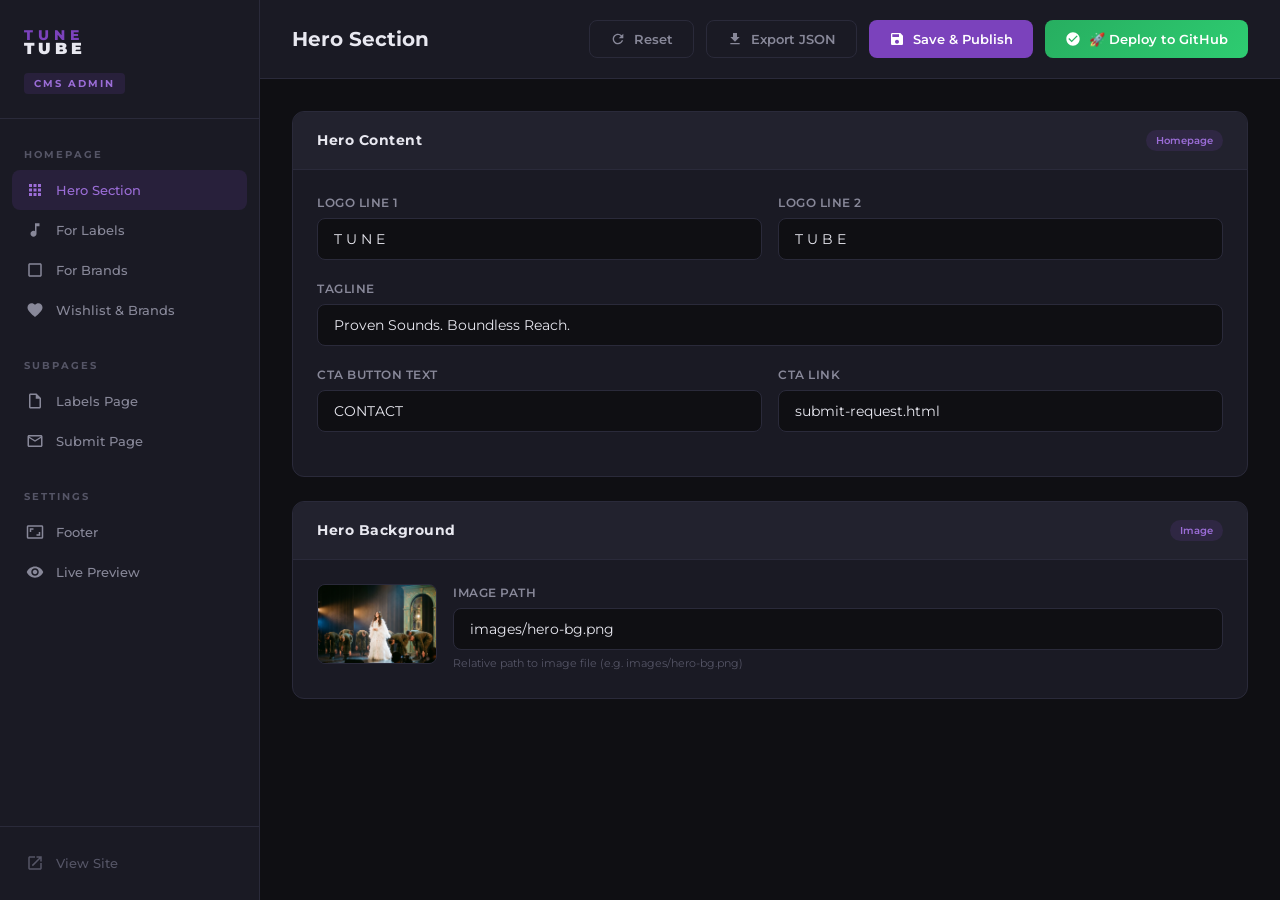
==== commit 66df19ce: "✨ Add Deploy to GitHub & Export JSON features to CMS Admin - Deploy button: commit content.json dire" ====
--- a/admin.html
+++ b/admin.html
@@ -87,9 +87,17 @@
                         <svg width="16" height="16" viewBox="0 0 24 24" fill="currentColor"><path d="M17.65 6.35A7.958 7.958 0 0012 4c-4.42 0-7.99 3.58-7.99 8s3.57 8 7.99 8c3.73 0 6.84-2.55 7.73-6h-2.08A5.99 5.99 0 0112 18c-3.31 0-6-2.69-6-6s2.69-6 6-6c1.66 0 3.14.69 4.22 1.78L13 11h7V4l-2.35 2.35z"/></svg>
                         Reset
                     </button>
+                    <button class="btn-admin btn-admin-outline" id="btn-export" title="Download content.json">
+                        <svg width="16" height="16" viewBox="0 0 24 24" fill="currentColor"><path d="M19 9h-4V3H9v6H5l7 7 7-7zM5 18v2h14v-2H5z"/></svg>
+                        Export JSON
+                    </button>
                     <button class="btn-admin btn-admin-primary" id="btn-save">
                         <svg width="16" height="16" viewBox="0 0 24 24" fill="currentColor"><path d="M17 3H5c-1.11 0-2 .9-2 2v14c0 1.1.89 2 2 2h14c1.1 0 2-.9 2-2V7l-4-4zm-5 16c-1.66 0-3-1.34-3-3s1.34-3 3-3 3 1.34 3 3-1.34 3-3 3zm3-10H5V5h10v4z"/></svg>
                         Save & Publish
+                    </button>
+                    <button class="btn-admin btn-admin-deploy" id="btn-deploy" title="Deploy to GitHub Pages">
+                        <svg width="16" height="16" viewBox="0 0 24 24" fill="currentColor"><path d="M12 2C6.48 2 2 6.48 2 12s4.48 10 10 10 10-4.48 10-10S17.52 2 12 2zm-2 15l-5-5 1.41-1.41L10 14.17l7.59-7.59L19 8l-9 9z"/></svg>
+                        🚀 Deploy to GitHub
                     </button>
                 </div>
             </div>
@@ -427,6 +435,54 @@
                         </div>
                         <div class="panel-card-body" style="padding:0">
                             <iframe src="index.html" class="preview-frame" id="preview-iframe"></iframe>
+                        </div>
+                    </div>
+                </div>
+
+                <!-- DEPLOY MODAL -->
+                <div class="deploy-modal-overlay" id="deploy-modal-overlay">
+                    <div class="deploy-modal">
+                        <div class="deploy-modal-header">
+                            <h2>🚀 Deploy to GitHub Pages</h2>
+                            <button class="deploy-modal-close" id="deploy-modal-close">&times;</button>
+                        </div>
+                        <div class="deploy-modal-body">
+                            <div class="deploy-step" id="deploy-step-token">
+                                <p style="color:#b0b0b0;margin-bottom:16px">Deploy your content changes directly to GitHub. Changes will be live on your website within 1-2 minutes.</p>
+                                <div class="field-group">
+                                    <label class="field-label">GitHub Personal Access Token</label>
+                                    <input type="password" class="field-input" id="github-token" placeholder="ghp_xxxxxxxxxxxxxxxxxxxx">
+                                    <span class="field-hint">Create a token at <a href="https://github.com/settings/tokens/new" target="_blank" style="color:#7B42BC">github.com/settings/tokens</a> with "Contents" read/write permission</span>
+                                </div>
+                                <div class="field-row" style="margin-top:12px">
+                                    <div class="field-group">
+                                        <label class="field-label">Repository Owner</label>
+                                        <input type="text" class="field-input" id="github-owner" value="maibangftu2">
+                                    </div>
+                                    <div class="field-group">
+                                        <label class="field-label">Repository Name</label>
+                                        <input type="text" class="field-input" id="github-repo" value="tunetube">
+                                    </div>
+                                </div>
+                                <div class="field-group" style="margin-top:12px">
+                                    <label class="field-label">Commit Message</label>
+                                    <input type="text" class="field-input" id="github-message" value="Update content via CMS Admin">
+                                </div>
+                                <div style="display:flex;gap:12px;margin-top:20px">
+                                    <label style="display:flex;align-items:center;gap:6px;color:#b0b0b0;font-size:13px;cursor:pointer">
+                                        <input type="checkbox" id="github-remember"> Remember token in this browser
+                                    </label>
+                                </div>
+                            </div>
+                            <div class="deploy-progress" id="deploy-progress" style="display:none">
+                                <div class="deploy-progress-icon" id="deploy-progress-icon">⏳</div>
+                                <div class="deploy-progress-text" id="deploy-progress-text">Deploying...</div>
+                                <div class="deploy-progress-bar"><div class="deploy-progress-fill" id="deploy-progress-fill"></div></div>
+                            </div>
+                        </div>
+                        <div class="deploy-modal-footer" id="deploy-modal-footer">
+                            <button class="btn-admin btn-admin-outline" id="deploy-cancel">Cancel</button>
+                            <button class="btn-admin btn-admin-deploy" id="deploy-confirm">🚀 Deploy Now</button>
                         </div>
                     </div>
                 </div>
@@ -454,6 +510,8 @@
             setupNavigation();
             setupImagePreviews();
             setupSave();
+            setupExport();
+            setupDeploy();
             setupReset();
             setupMobileSidebar();
         }
@@ -528,17 +586,171 @@
             });
         }
 
-        // === Save ===
+        // === Save (localStorage for local preview) ===
         function setupSave() {
             document.getElementById('btn-save').addEventListener('click', () => {
                 collectFields();
                 localStorage.setItem(STORAGE_KEY, JSON.stringify(content));
-                showToast('✓ Content saved & published!', 'success');
+                showToast('✓ Content saved locally! Use "Deploy to GitHub" to publish permanently.', 'success');
 
                 // Refresh preview
                 const iframe = document.getElementById('preview-iframe');
                 if (iframe) iframe.src = iframe.src;
             });
+        }
+
+        // === Export content.json ===
+        function setupExport() {
+            document.getElementById('btn-export').addEventListener('click', () => {
+                collectFields();
+                const json = JSON.stringify(content, null, 2);
+                const blob = new Blob([json], { type: 'application/json' });
+                const url = URL.createObjectURL(blob);
+                const a = document.createElement('a');
+                a.href = url;
+                a.download = 'content.json';
+                a.click();
+                URL.revokeObjectURL(url);
+                showToast('📥 content.json downloaded! Replace the file in your project and push to GitHub.', 'info');
+            });
+        }
+
+        // === Deploy to GitHub ===
+        function setupDeploy() {
+            const overlay = document.getElementById('deploy-modal-overlay');
+            const btnDeploy = document.getElementById('btn-deploy');
+            const btnClose = document.getElementById('deploy-modal-close');
+            const btnCancel = document.getElementById('deploy-cancel');
+            const btnConfirm = document.getElementById('deploy-confirm');
+
+            // Load saved token
+            const savedToken = localStorage.getItem('tunetube_gh_token');
+            if (savedToken) {
+                document.getElementById('github-token').value = savedToken;
+                document.getElementById('github-remember').checked = true;
+            }
+
+            btnDeploy.addEventListener('click', () => {
+                collectFields();
+                localStorage.setItem(STORAGE_KEY, JSON.stringify(content));
+                overlay.classList.add('active');
+            });
+
+            btnClose.addEventListener('click', () => overlay.classList.remove('active'));
+            btnCancel.addEventListener('click', () => overlay.classList.remove('active'));
+            overlay.addEventListener('click', (e) => {
+                if (e.target === overlay) overlay.classList.remove('active');
+            });
+
+            btnConfirm.addEventListener('click', async () => {
+                const token = document.getElementById('github-token').value.trim();
+                const owner = document.getElementById('github-owner').value.trim();
+                const repo = document.getElementById('github-repo').value.trim();
+                const message = document.getElementById('github-message').value.trim();
+                const remember = document.getElementById('github-remember').checked;
+
+                if (!token) { showToast('Please enter your GitHub token', 'error'); return; }
+                if (!owner || !repo) { showToast('Please enter owner and repo', 'error'); return; }
+
+                // Save token if requested
+                if (remember) {
+                    localStorage.setItem('tunetube_gh_token', token);
+                } else {
+                    localStorage.removeItem('tunetube_gh_token');
+                }
+
+                // Show progress
+                document.getElementById('deploy-step-token').style.display = 'none';
+                document.getElementById('deploy-progress').style.display = 'flex';
+                document.getElementById('deploy-modal-footer').style.display = 'none';
+
+                try {
+                    await deployToGitHub(token, owner, repo, message);
+                } catch(err) {
+                    document.getElementById('deploy-progress-icon').textContent = '❌';
+                    document.getElementById('deploy-progress-text').textContent = 'Deploy failed: ' + err.message;
+                    document.getElementById('deploy-progress-fill').style.width = '100%';
+                    document.getElementById('deploy-progress-fill').style.background = '#e74c3c';
+                    setTimeout(() => resetDeployModal(), 4000);
+                }
+            });
+        }
+
+        async function deployToGitHub(token, owner, repo, message) {
+            const progress = document.getElementById('deploy-progress-fill');
+            const statusText = document.getElementById('deploy-progress-text');
+            const icon = document.getElementById('deploy-progress-icon');
+
+            // Step 1: Get current content.json SHA
+            statusText.textContent = 'Fetching current file...';
+            progress.style.width = '25%';
+
+            const getRes = await fetch(`https://api.github.com/repos/${owner}/${repo}/contents/content.json`, {
+                headers: { 'Authorization': `Bearer ${token}`, 'Accept': 'application/vnd.github.v3+json' }
+            });
+
+            if (!getRes.ok && getRes.status !== 404) {
+                throw new Error('Cannot access repo. Check your token permissions.');
+            }
+
+            let sha = null;
+            if (getRes.ok) {
+                const fileData = await getRes.json();
+                sha = fileData.sha;
+            }
+
+            // Step 2: Update content.json
+            statusText.textContent = 'Uploading new content...';
+            progress.style.width = '60%';
+
+            const newContent = JSON.stringify(content, null, 2);
+            const encoded = btoa(unescape(encodeURIComponent(newContent)));
+
+            const body = {
+                message: message || 'Update content via CMS Admin',
+                content: encoded,
+                branch: 'main'
+            };
+            if (sha) body.sha = sha;
+
+            const putRes = await fetch(`https://api.github.com/repos/${owner}/${repo}/contents/content.json`, {
+                method: 'PUT',
+                headers: {
+                    'Authorization': `Bearer ${token}`,
+                    'Accept': 'application/vnd.github.v3+json',
+                    'Content-Type': 'application/json'
+                },
+                body: JSON.stringify(body)
+            });
+
+            if (!putRes.ok) {
+                const err = await putRes.json();
+                throw new Error(err.message || 'Failed to update file');
+            }
+
+            // Step 3: Success
+            statusText.textContent = '✅ Deployed! Site will update in 1-2 minutes.';
+            progress.style.width = '100%';
+            progress.style.background = '#27ae60';
+            icon.textContent = '🎉';
+
+            showToast('🚀 Deployed to GitHub Pages!', 'success');
+
+            // Also save to localStorage
+            localStorage.setItem(STORAGE_KEY, JSON.stringify(content));
+
+            setTimeout(() => resetDeployModal(), 4000);
+        }
+
+        function resetDeployModal() {
+            const overlay = document.getElementById('deploy-modal-overlay');
+            overlay.classList.remove('active');
+            document.getElementById('deploy-step-token').style.display = '';
+            document.getElementById('deploy-progress').style.display = 'none';
+            document.getElementById('deploy-modal-footer').style.display = '';
+            document.getElementById('deploy-progress-fill').style.width = '0%';
+            document.getElementById('deploy-progress-fill').style.background = '';
+            document.getElementById('deploy-progress-icon').textContent = '⏳';
         }
 
         // === Reset ===
--- a/admin.css
+++ b/admin.css
@@ -639,3 +639,156 @@
 .sidebar-overlay.active {
     display: block;
 }
+
+/* === Deploy Button === */
+.btn-admin-deploy {
+    background: linear-gradient(135deg, #27ae60, #2ecc71);
+    color: white;
+    border: none;
+}
+
+.btn-admin-deploy:hover {
+    background: linear-gradient(135deg, #219150, #27ae60);
+    box-shadow: 0 4px 15px rgba(39, 174, 96, 0.3);
+    transform: translateY(-1px);
+}
+
+/* === Deploy Modal === */
+.deploy-modal-overlay {
+    display: none;
+    position: fixed;
+    top: 0;
+    left: 0;
+    right: 0;
+    bottom: 0;
+    background: rgba(0, 0, 0, 0.7);
+    backdrop-filter: blur(8px);
+    z-index: 10000;
+    justify-content: center;
+    align-items: center;
+}
+
+.deploy-modal-overlay.active {
+    display: flex;
+}
+
+.deploy-modal {
+    background: var(--admin-surface);
+    border: 1px solid var(--admin-border);
+    border-radius: 16px;
+    width: 560px;
+    max-width: 95vw;
+    max-height: 90vh;
+    overflow-y: auto;
+    box-shadow: 0 25px 80px rgba(0, 0, 0, 0.5);
+    animation: modalSlideIn 0.3s ease;
+}
+
+@keyframes modalSlideIn {
+    from { opacity: 0; transform: translateY(20px) scale(0.95); }
+    to { opacity: 1; transform: translateY(0) scale(1); }
+}
+
+.deploy-modal-header {
+    display: flex;
+    align-items: center;
+    justify-content: space-between;
+    padding: 24px 28px;
+    border-bottom: 1px solid var(--admin-border);
+}
+
+.deploy-modal-header h2 {
+    font-size: 18px;
+    font-weight: 700;
+    color: var(--admin-text);
+}
+
+.deploy-modal-close {
+    background: none;
+    border: none;
+    color: var(--admin-text-muted);
+    font-size: 28px;
+    cursor: pointer;
+    padding: 0 4px;
+    line-height: 1;
+    transition: color 0.2s;
+}
+
+.deploy-modal-close:hover {
+    color: var(--admin-text);
+}
+
+.deploy-modal-body {
+    padding: 28px;
+}
+
+.deploy-modal-body a {
+    color: var(--admin-purple-light);
+    text-decoration: none;
+}
+
+.deploy-modal-body a:hover {
+    text-decoration: underline;
+}
+
+.deploy-modal-footer {
+    display: flex;
+    justify-content: flex-end;
+    gap: 12px;
+    padding: 20px 28px;
+    border-top: 1px solid var(--admin-border);
+}
+
+/* Deploy Progress */
+.deploy-progress {
+    display: flex;
+    flex-direction: column;
+    align-items: center;
+    gap: 16px;
+    padding: 32px 0;
+    text-align: center;
+}
+
+.deploy-progress-icon {
+    font-size: 48px;
+    animation: pulse 1.5s ease-in-out infinite;
+}
+
+@keyframes pulse {
+    0%, 100% { transform: scale(1); }
+    50% { transform: scale(1.1); }
+}
+
+.deploy-progress-text {
+    font-size: 15px;
+    font-weight: 600;
+    color: var(--admin-text);
+}
+
+.deploy-progress-bar {
+    width: 100%;
+    max-width: 300px;
+    height: 6px;
+    background: var(--admin-border);
+    border-radius: 3px;
+    overflow: hidden;
+}
+
+.deploy-progress-fill {
+    height: 100%;
+    width: 0%;
+    background: linear-gradient(90deg, var(--admin-purple), #2ecc71);
+    border-radius: 3px;
+    transition: width 0.6s ease, background 0.4s ease;
+}
+
+/* Responsive for topbar actions */
+@media (max-width: 768px) {
+    .topbar-actions {
+        flex-wrap: wrap;
+    }
+    .topbar-actions .btn-admin {
+        font-size: 11px;
+        padding: 8px 12px;
+    }
+}
